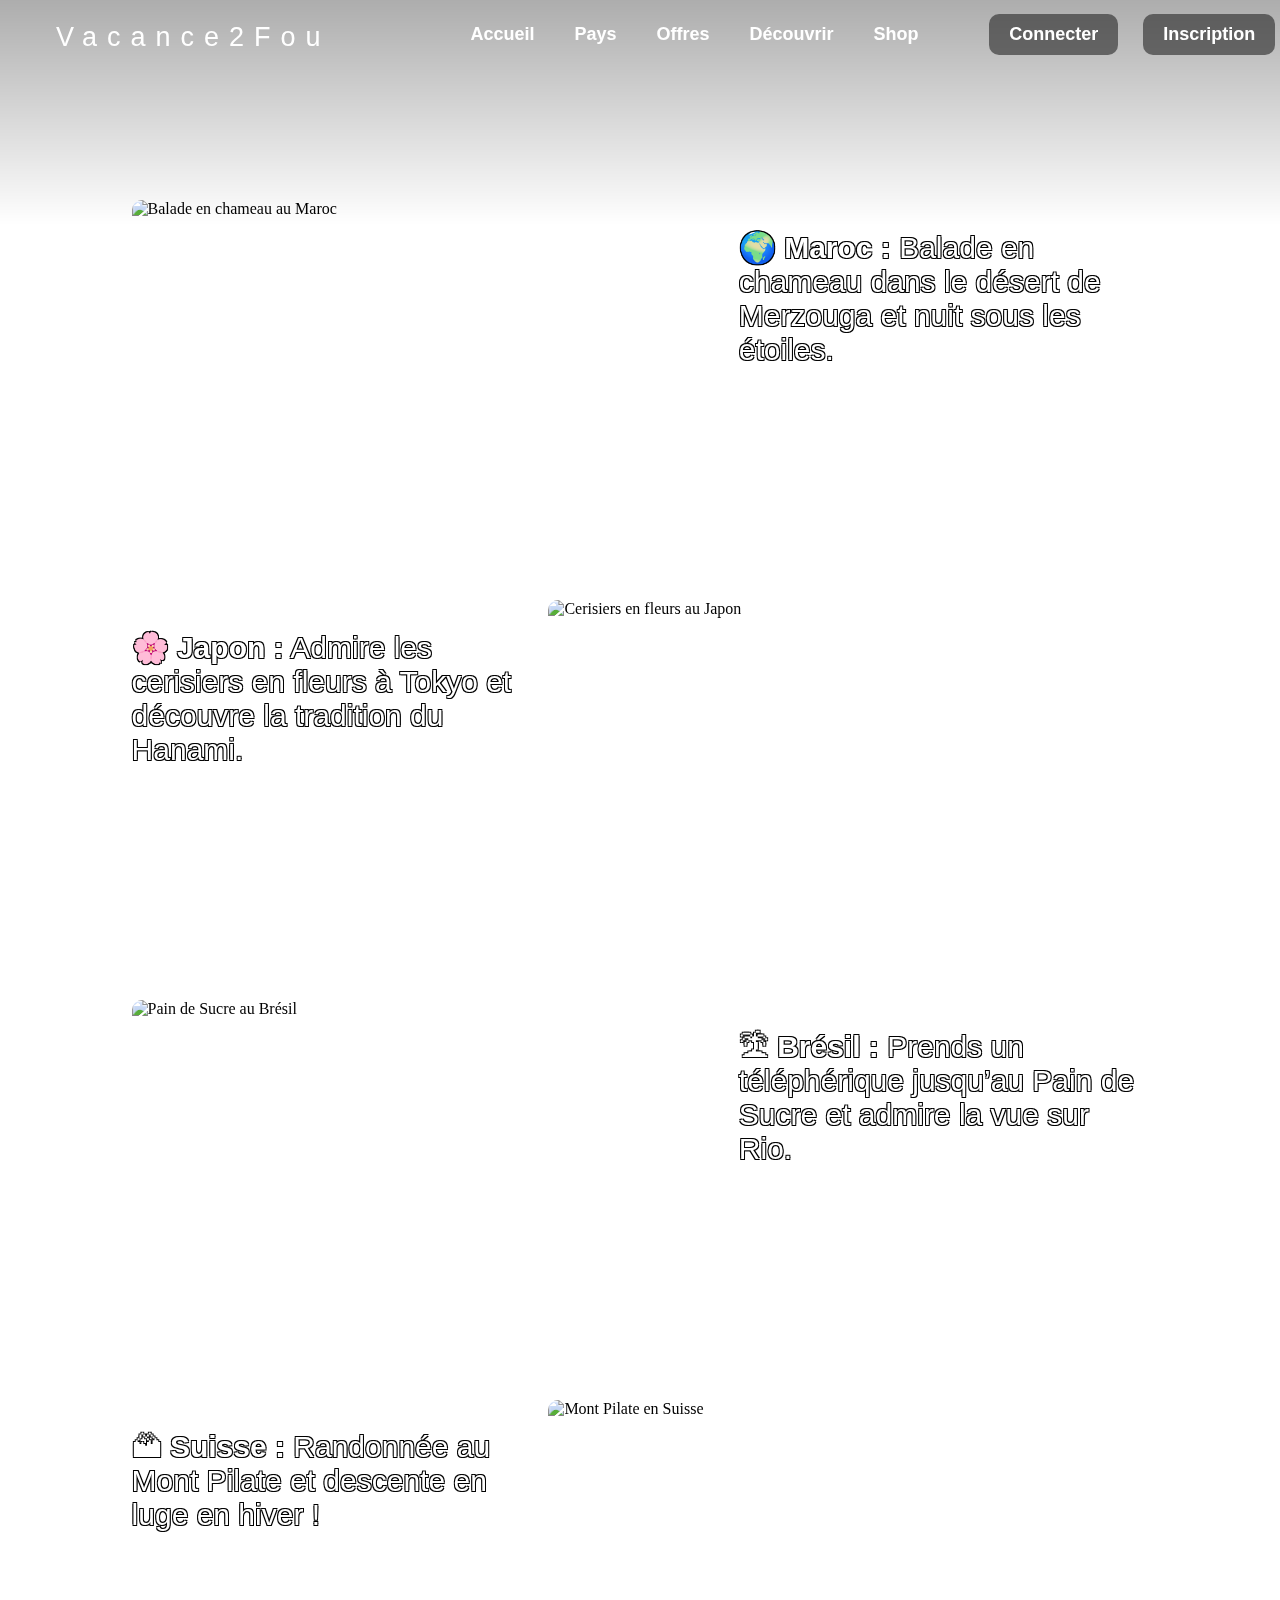
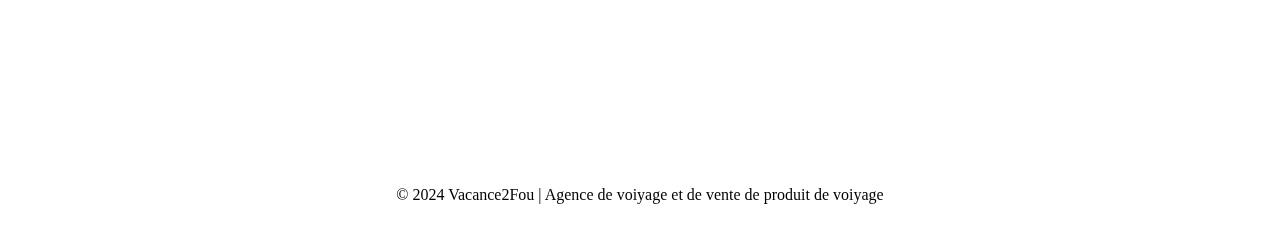
==== Découvrir.html @ 23e93153 "Add files via upload" ====
<!DOCTYPE html>
<html lang="en">

<head>
    <meta charset="UTF-8">
    <meta name="viewport" content="width=device-width, initial-scale=1.0">
    <title>Tesla</title>
    <link rel="stylesheet" href="/stylevacance.css">

</head>

<body>
    <div class="claboite">
        <header>
            <div class="menu">
                <div class="logo">
                    <p
                        style="font-family: 'Lucida Sans', 'Lucida Sans Regular', 'Lucida Grande', 'Lucida Sans Unicode', Geneva, Verdana, sans-serif;">
                        Vacance2Fou</p>
                </div>
                <div class="lien">
                    <nav>
                        <ul>
                            <li class="deroulant"><a href="index.html">Accueil</a>
                                <ul>
                                    <li class="sous"><a href="#">test1</a></li>
                                    <li class="sous"><a href="#">test2</a></li>
                                    <li class="sous"><a href="#">test3</a></li>
                                </ul>
                            </li>
                        </ul>
                        <ul>
                            <li class="deroulant"><a href="Pays.html">Pays</a>
                                <ul>
                                    <li class="sous"><a href="#">test</a></li>
                                    <li class="sous"><a href="#">test</a></li>
                                    <li class="sous"><a href="#">test</a></li>
                                </ul>
                            </li>
                        </ul>
                        <ul>
                            <li class="deroulant"><a href="offre.html">Offres</a>
                                <ul>
                                    <li class="sous"><a href="#">test</a></li>
                                    <li class="sous"><a href="#">test</a></li>
                                    <li class="sous"><a href="#">test</a></li>
                                </ul>
                            </li>
                        </ul>
                        <ul>
                            <li class="deroulant"><a href="Découvrir.html">Découvrir</a>
                                <ul>
                                    <li class="sous"><a href="#">test</a></li>
                                    <li class="sous"><a href="#">test</a></li>
                                    <li class="sous"><a href="#">test</a></li>
                                </ul>
                            </li>
                        </ul>
                        <ul>
                            <li class="deroulant"><a href="shop.html">Shop</a>
                                <ul>
                                    <li class="sous"><a href="#">test</a></li>
                                    <li class="sous"><a href="#">test</a></li>
                                    <li class="sous"><a href="#">test</a></li>
                                </ul>
                            </li>
                        </ul>






                    </nav>
                </div>

                <div class="reseaux">
                    <a href="#" id="connection">Connecter</a>
                    <a href="#" id="inscription">Inscription</a>
                </div>
            </div>
        </header>
        <main class="container">

            <div class="connection">
                <div class="connect">
                    <div class="centrer">
                        <h2>Connection</h2>
                        <h5>Nom d'utilisateur :</h5>
                        <input type="text">
                        <h5>Mots de passe : </h5>
                        <input type="text">
                        <div class="row">
                            <button>Confirmer</button>
                            <button id="Fermer" style="background-color: white;color: black;">Fermer</button>
                        </div>
                    </div>
                </div>
                <div class="inscription">
                    <div class="centrer">
                        <h2>Inscription</h2>
                        <h5>Nom d'utilisateur :</h5>
                        <input type="text">
                        <h5>Mots de passe : </h5>
                        <input type="text">
                        <h5>confirmer le Mots de passe : </h5>
                        <input type="text">
                        <div class="row">
                            <button>Confirmer</button>
                            <button id="Fermer1" style="background-color: white;color: black;">Fermer</button>
                        </div>
                    </div>
                </div>
            </div>
        </main>

        <div class="activites">
            <section class="activite">
                <img src="img/cerisier  (1).png" alt="Balade en chameau au Maroc">
                <p>🌍 <strong>Maroc :</strong> Balade en chameau dans le désert de Merzouga et nuit sous les étoiles.</p>
            </section>
        
            <section class="activite inverse">
                <img src="/img/cerisier .png" alt="Cerisiers en fleurs au Japon">
                <p>🌸 <strong>Japon :</strong> Admire les cerisiers en fleurs à Tokyo et découvre la tradition du Hanami.</p>
            </section>
        
            <section class="activite">
                <img src="img/bresil.png" alt="Pain de Sucre au Brésil">
                <p>🏝 <strong>Brésil :</strong> Prends un téléphérique jusqu’au Pain de Sucre et admire la vue sur Rio.</p>
            </section>
        
            <section class="activite inverse">
                <img src="img/skie.png" alt="Mont Pilate en Suisse">
                <p>🏔 <strong>Suisse :</strong> Randonnée au Mont Pilate et descente en luge en hiver !</p>
            </section>
        </div>
            

    </div>




    <footer>
        <p>© 2024 Vacance2Fou | Agence de voiyage et de vente de
            produit de voiyage </p>
    </footer>
    <script>
        const connection = document.getElementById("connection")
        const inscr = document.getElementById("inscription")
        const conn = document.querySelector(".connect")
        const insc = document.querySelector(".inscription")
        const frm = document.querySelector('#Fermer')
        const frm1 = document.querySelector('#Fermer1')
        connection.addEventListener('click', () => {
            conn.style.display = 'flex';
            insc.style.display = 'none';
        })
        inscr.addEventListener('click', () => {
            conn.style.display = 'none';
            insc.style.display = 'flex';
        })

        frm.addEventListener('click', () => {
            conn.style.display = 'none';
            insc.style.display = 'none';
        })
        const menu = document.querySelector('.menu')
        window.addEventListener('scroll', () => {
            if (window.scrollY > 50) {
                menu.classList.add('scrolled');
            } else {
                menu.classList.remove('scrolled');
            }
        })
    </script>
</body>

</html>
---- stylevacance.css ----
body{

    top:0px;
    left: 0px; 
    margin: 0px;
    
}


.claboite {
    background-image: url('img/109366.jpg');
    background-size:cover;
    background-repeat: no-repeat;
    background-position: center;
}
body::before {
    content: "";
    position: fixed;
    top: 0;
    left: 0;
    width: 100%;
    height: 100%;
    background: linear-gradient(to bottom,rgba(0, 0, 0, 0.323),rgba(255, 255, 255, 0),rgba(255, 255, 255, 0),rgba(255, 255, 255, 0),rgba(255, 255, 255, 0)); /* Ajustez l'opacité selon vos besoins */
    pointer-events: none;
    z-index: -1;
    
}  .menu{
    width: 100%;
    display: flex;
    align-items: center;
    color: white;
    margin: 8px;
    position: fixed;
    top:0px;
    left: 0px;
    transition: background-color 0.5s ease;
}
.lien{
    width: 33%;
}
.logo p{
    font-family: 'Tesla';
    font-size: 27px;
    
    letter-spacing: 10px;
    margin: 0px;
    font-weight:lighter;
    margin-top: 5px;
    margin-left: 48px;
}
.logo{
    width: 33%;
}

.container{ 
    display: flex;
    justify-content: center;
    color: white;
    flex-direction: column;
    z-index: 1000;
    flex: 1;
}
a{
    text-decoration: none;
    color: white;
    font-size: 18px;
    margin: 0px;
    font-family: sans-serif;
    font-weight: bold;
}
.container h1,.button {
    display: flex;
    font-size: 70px;
    font-weight: bold;
    justify-content: center;
    font-family: Sans-Serif;
    margin: 0;
    margin-bottom: 5px;
}
h1{
    font-family: Sans-Serif;
    color: white;
}
.container  h4{
    display: flex;
    font-size: 20px;
    margin: 0;
    justify-content: center;
    font-family: Sans-Serif;
    font-weight: normal;
}
.container .button button{
    padding:  14px 80px;
    font-size: 18px;
    border-radius: 5px;
    border: none;
    color: white;
    background-color: #3e6ae1;
    margin: 16px;
    margin-top: 500px;
    font-family: Arial, Helvetica, sans-serif;
    font-weight: bold;
}
#dispo{
    display: flex;
    justify-content: center;
    font-size: 20px;
    font-family: sans-serif;
}
#essaie{
    background-color:white;
    color: black;
}

nav {
    display: flex;
    justify-content: space-around;
    flex-direction: row;
}
ul{
    list-style: none;
}

.welcometext {
    margin-top: 150px;
    margin-bottom: 120px;
}

.sous{
    display: none;
}
.reseaux{
    display: flex;
    justify-content: end;
    width: 33%;
}
.reseaux a {
    margin-left: 25px;
    padding: 10px 20px;
    background-color: rgba(0, 0, 0, 0.477);
    border-radius: 10px;
    backdrop-filter: blur(10px); 
    -webkit-backdrop-filter: blur(10px); 
}
.connection{
    display: block;
    justify-content: center;
    width: 100%;
    position: fixed;
    z-index: 999;
    top: 30%;
    left: 30%;
    padding: 20px;
    text-align: center;

}
.connection .connect{
    
    background-color: rgba(0, 0, 0, 0.477);
    border-radius: 10px;
    backdrop-filter: blur(10px); 
    -webkit-backdrop-filter: blur(10px); 
    padding: 40px;
    margin: 15px;
    font-family:'Lucida Sans', 'Lucida Sans Regular', 'Lucida Grande', 'Lucida Sans Unicode', Geneva, Verdana, sans-serif;
    font-size: 25px;
    display: none;
    flex-direction: column;
    width: 30%;
    justify-content: center;
    border:5px solid #3e6ae1;
}
.connection .inscription{
    background-color: rgba(0, 0, 0, 0.477);
    border-radius: 10px;
    backdrop-filter: blur(10px); 
    -webkit-backdrop-filter: blur(10px); 
    padding: 40px;
    margin: 15px;
    font-family:'Lucida Sans', 'Lucida Sans Regular', 'Lucida Grande', 'Lucida Sans Unicode', Geneva, Verdana, sans-serif;
    font-size: 25px;
    display: none;
    flex-direction: column;
    width: 30%;
    justify-content: center;
    border:5px solid #3e6ae1;
}
input{
    width: 250px;
    margin: 10px;
    padding: 7px;
    border-radius: 15px;
    border:5px solid #3e6ae1;
}
h5{
    margin: 10px;
}
.connection .inscription button{
    
    padding: 15px;
    font-size: 18px;
    border-radius: 5px;
    border: none;
    color: white;
    background-color: #3e6ae1;
    margin: 16px;
    font-family: Arial, Helvetica, sans-serif;
    font-weight: bold;
}
.connection .connect button{
    text-align: center;
    padding: 15px;
    font-size: 18px;
    border-radius: 5px;
    border: none;
    color: white;
    background-color: #3e6ae1;
    margin: 16px;
    font-family: Arial, Helvetica, sans-serif;
    font-weight: bold;
}
.centrer{
    display: flex;
    justify-content: center;
    flex-direction: column;
    align-items: center;
}
.menu.scrolled{
    background: #3e69e173;
    margin: 0px;
    padding: 8px;
    backdrop-filter: blur(10px); 
    -webkit-backdrop-filter: blur(10px); 
}
footer {
    background: rgb(255, 255, 255); /* Fond légèrement transparent */
    color: rgb(0, 0, 0);
    text-align: center;
    width: 100%;
    padding: 10px 0px;
    margin-top: 30px;
}
#imgplace{
    display: flex;
    width: 100%;
    justify-content: space-around;
    flex-wrap: wrap;
    margin-bottom: 50px;
    
}
.pays-presentation{
    padding-top: 110px;
    padding-bottom: 110px;
    display: flex;
    flex-direction: column;
    justify-content: center;
    text-align: center;
    background-image: url("/img/bannière-vacances.jpg");
    background-position: center;
    background-size: cover;
}
.pays {
    position: relative;
    display: inline-block;
}

.pays img {
    display: block;
    width: 600px;
    height: 300px;
    margin-top: 50px;
    transition: 0.3s ;
}

.pays p {
    position: absolute;
    top: 70%; /* Centre verticalement */
    left: 50%; /* Centre horizontalement */
    transform: translate(-50%, -50%); /* Ajuste parfaitement au centre */
    color: white;
    font-size: 34px;
    font-weight: bold;
     /* Fond semi-transparent */
    padding: 10px 20px;
    border-radius: 10px;
    font-family: sans-serif;
    
}

.infopays img{
    
    margin: 20px;
    margin-top: 100px;
    background-color: black;
    

}
.pays img:hover {
    filter: brightness(50%); /* Réduit la luminosité à 50% */
    font-size: 44px;
    transition: 0.3s ;
    transform:scale(1.1);
    
}

.paysdispo{
    display: flex;
    flex-direction: row;
    flex-wrap: wrap;
    justify-content: center;
    margin-top: 180px;
}
.activites {
    display: flex;
    flex-direction: column;
    gap: 70px; /* Espacement entre les sections */
    align-items: center;
    margin-top: 200px;
    

}

.activite {
    display: flex;
    align-items: start;
    width: 80%;
    justify-content: space-around;
    
}

.activite img {
    width: 600px;
    height: 300px;
    object-fit: cover; /* Pour éviter la déformation */
    border-radius: 10px; /* Coins arrondis pour un meilleur design */
    margin-bottom: 30px;
    transition: 0.3s ;
}
.activite img:hover{
    filter: brightness(50%); /* Réduit la luminosité à 50% */
    font-size: 44px;
    transition: 0.3s ;
    transform:scale(1.1);
}

.activite p {
    width: 40%;
    font-size: 30px;
    text-align: left;
    font-family: Arial, sans-serif;
    color: white;
    text-shadow: -1px -1px 0 #000, 1px -1px 0 #000, -1px 1px 0 #000, 1px 1px 0 #000;
}

.activite.inverse {
    flex-direction: row-reverse; /* Inverse l'ordre pour alterner */
}
.presentation {
    display: flex;
    justify-content: space-around;
    align-items: center;
    width: 100%;
    
}

.paysss {
    width: 25%; /* Chaque texte prend 25% de la largeur */
    text-align: start;
    font-family: Arial, sans-serif;
    padding: 10px;
    color: rgb(255, 255, 255); /* Fond léger */
    height: 250px;
    background-color: #0000003b;
    font-size: 30PX;
    text-shadow: -1px -1px 0 #000, 1px -1px 0 #000, -1px 1px 0 #000, 1px 1px 0 #000;
    backdrop-filter: blur(10px); 
    -webkit-backdrop-filter: blur(10px); 
}
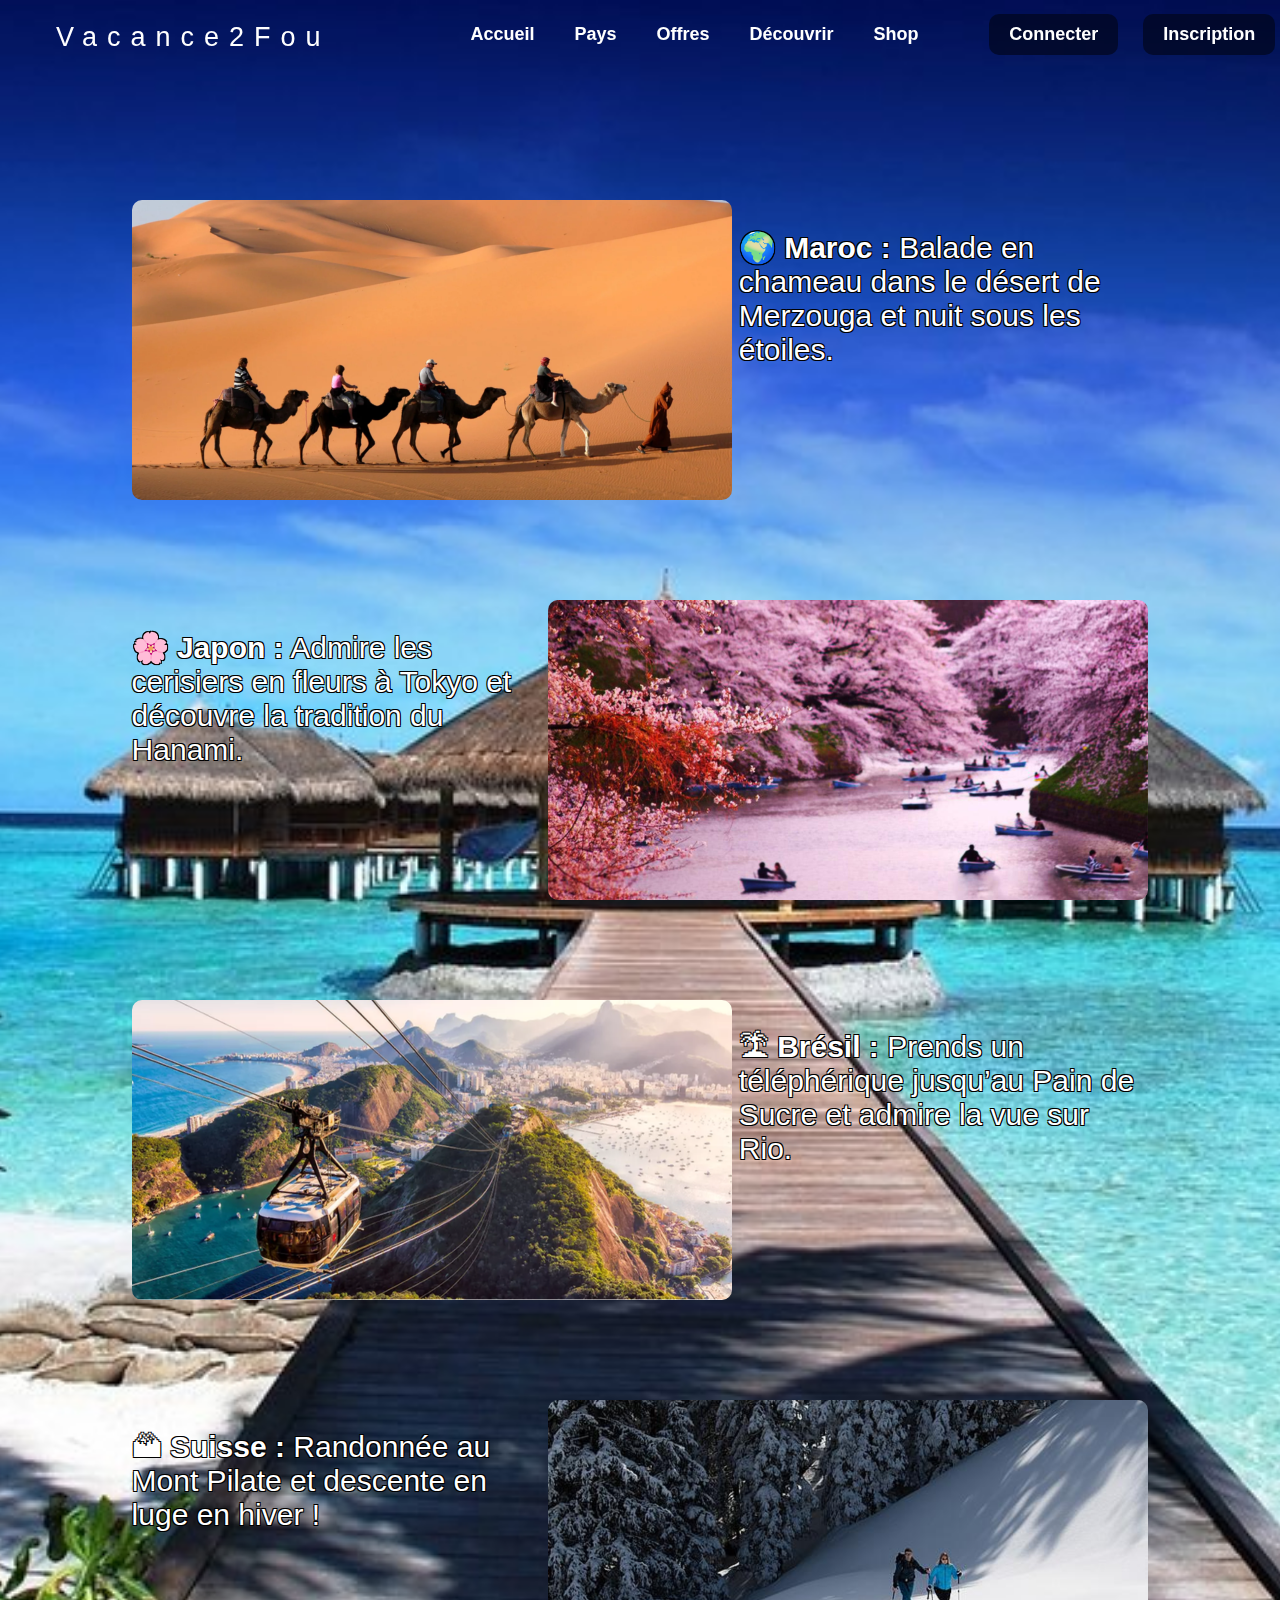
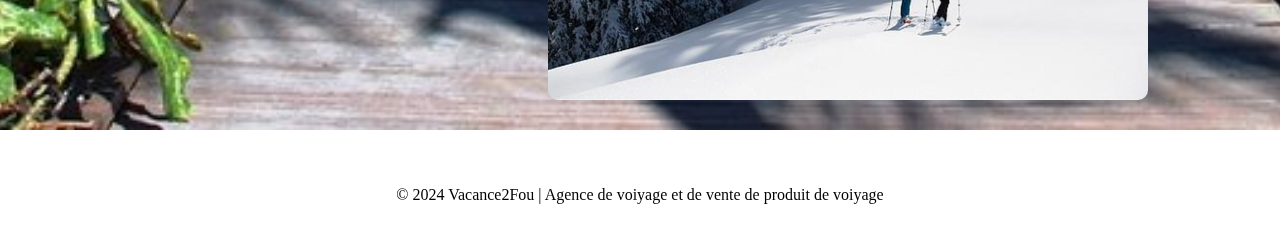
==== commit bdde3561: "Update Découvrir.html" ====
--- a/Découvrir.html
+++ b/Découvrir.html
@@ -5,7 +5,7 @@
     <meta charset="UTF-8">
     <meta name="viewport" content="width=device-width, initial-scale=1.0">
     <title>Tesla</title>
-    <link rel="stylesheet" href="/stylevacance.css">
+    <link rel="stylesheet" href="stylevacance.css">
 
 </head>
 
@@ -121,7 +121,7 @@
             </section>
         
             <section class="activite inverse">
-                <img src="/img/cerisier .png" alt="Cerisiers en fleurs au Japon">
+                <img src="img/cerisier .png" alt="Cerisiers en fleurs au Japon">
                 <p>🌸 <strong>Japon :</strong> Admire les cerisiers en fleurs à Tokyo et découvre la tradition du Hanami.</p>
             </section>
         
@@ -177,4 +177,4 @@
     </script>
 </body>
 
-</html>+</html>
--- a/stylevacance.css
+++ b/stylevacance.css
@@ -255,7 +255,7 @@
     flex-direction: column;
     justify-content: center;
     text-align: center;
-    background-image: url("/img/bannière-vacances.jpg");
+    background-image: url("img/bannière-vacances.jpg");
     background-position: center;
     background-size: cover;
 }
